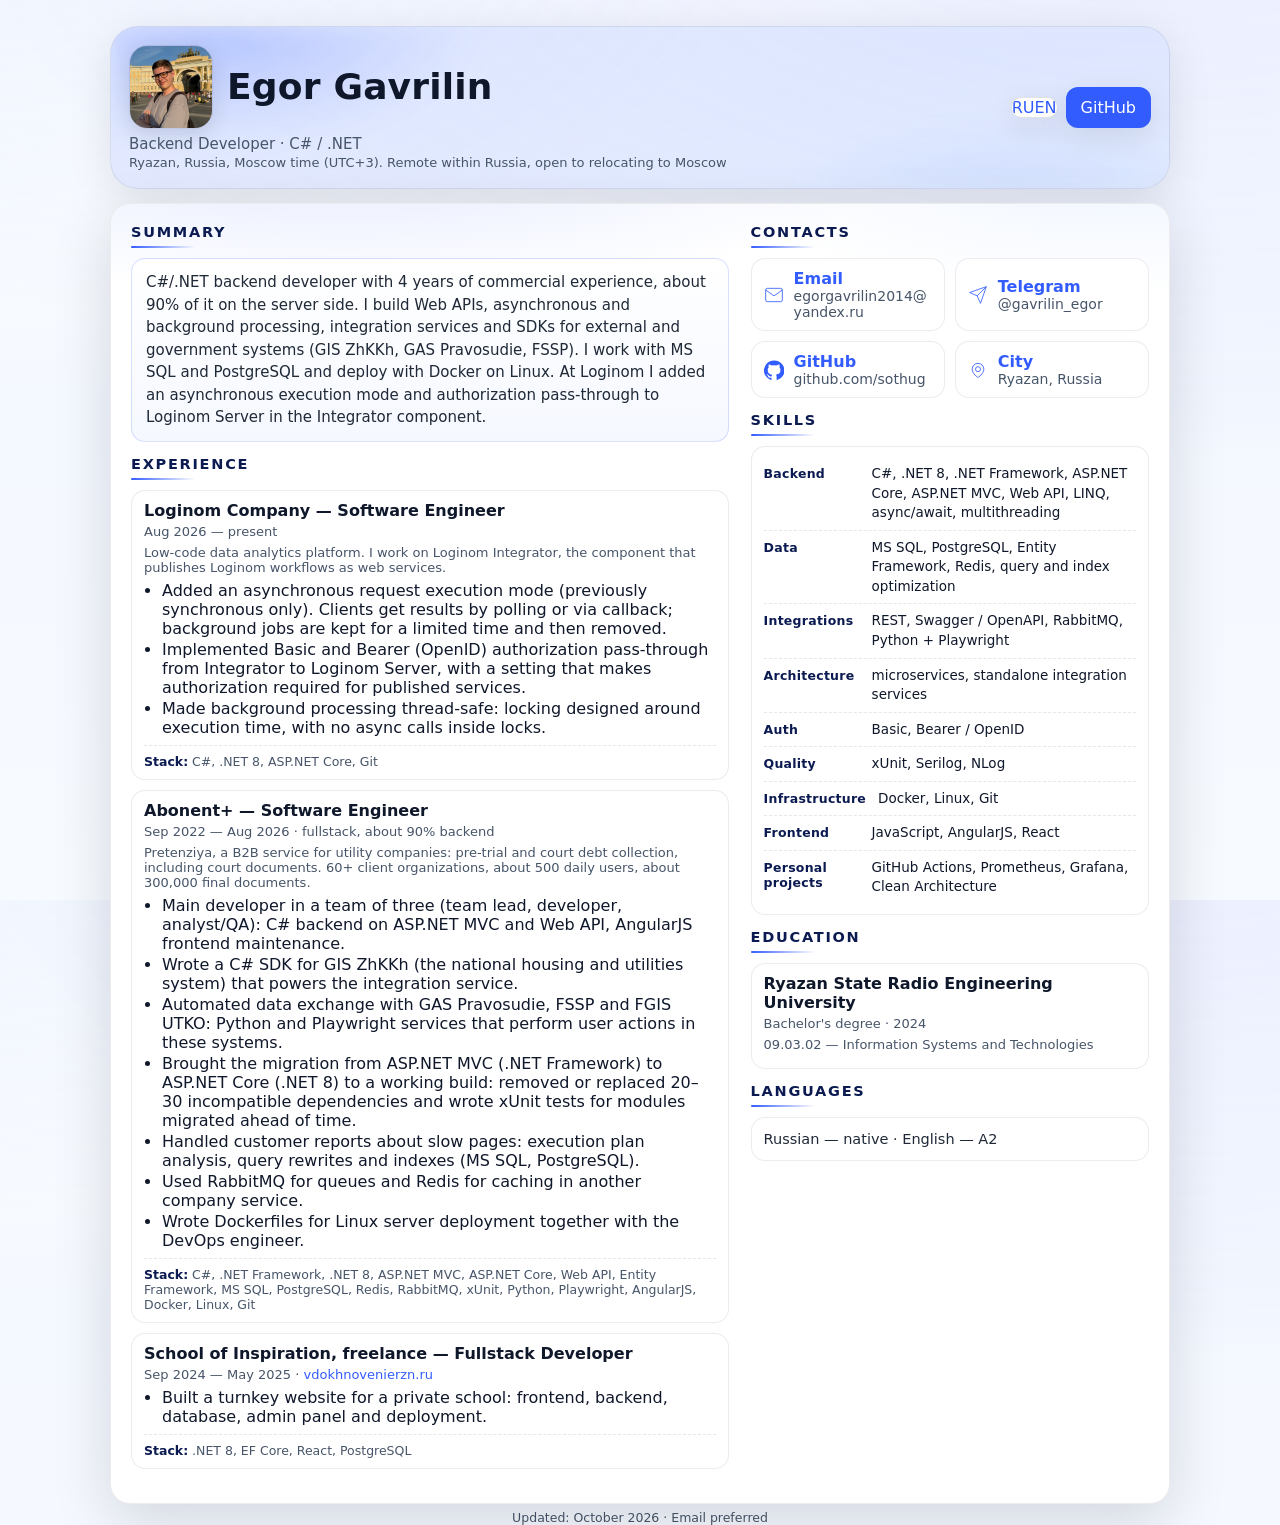
==== en/index.html @ cc411280 "add english page" ====
<!doctype html>
<html lang="en">
<head>
  <meta charset="utf-8"/>
  <meta name="viewport" content="width=device-width, initial-scale=1"/>
  <title>Egor Gavrilin — Backend Developer C# / .NET</title>
  <meta name="description" content="C#/.NET backend developer: Web API, integrations, SQL, Docker, Linux. Commercial experience since 2022. Ryazan, Russia, remote."/>
  <link rel="canonical" href="https://sothug.github.io/resume/en/"/>
  <meta property="og:title" content="Egor Gavrilin — Backend Developer C# / .NET"/>
  <meta property="og:description" content="C#/.NET backend developer with 4 years of commercial experience: Loginom, Abonent+, integrations and server-side development."/>
  <meta property="og:type" content="website"/>
  <meta property="og:url" content="https://sothug.github.io/resume/en/"/>
  <meta name="theme-color" content="#335CFF"/>
  <link rel="icon" href="data:image/svg+xml,%3Csvg xmlns='http://www.w3.org/2000/svg' viewBox='0 0 64 64'%3E%3Crect width='64' height='64' rx='14' fill='%23335CFF'/%3E%3Ctext x='32' y='43' font-family='Arial,sans-serif' font-size='34' font-weight='800' fill='%23fff' text-anchor='middle'%3EE%3C/text%3E%3C/svg%3E"/>
  <link rel="stylesheet" href="../styles.css"/>

  <script type="application/ld+json">
  {
    "@context":"https://schema.org",
    "@type":"Person",
    "name":"Гаврилин Егор Юрьевич",
    "jobTitle":"Backend Developer (C# / .NET)",
    "address":{"@type":"PostalAddress","addressLocality":"Рязань, Россия"},
    "email":"mailto:ggfffg747@gmail.com",
    "url":"https://github.com/sothug",
    "sameAs":["https://t.me/sothug","https://github.com/sothug","https://vdokhnovenierzn.ru/"]
  }
  </script>
</head>
<body>
  <div class="container">
    <header class="hero">
      <div class="hero-inner">
        <div class="hero-title">
          <div class="hero-head">
            <img class="avatar" src="../avatar.jpg" alt="Egor Gavrilin" width="84" height="84"/>
            <h1><span>Egor Gavrilin</span></h1>
          </div>
          <p class="hero-sub">Backend Developer · C# / .NET</p>
          <p class="hero-sub hero-loc">Ryazan, Russia, Moscow time (UTC+3). Remote within Russia, open to relocating to Moscow</p>
        </div>
        <div class="controls">
          <nav class="segmented" aria-label="Language">
            <a href="../" lang="ru" hreflang="ru">RU</a>
            <a href="./" class="active" aria-current="page">EN</a>
          </nav>
          <a class="btn primary" href="https://github.com/sothug" target="_blank" rel="noopener">GitHub</a>
        </div>
      </div>
    </header>

    <main class="resume">
      <div class="resume-inner">
        <section class="left">
          <div class="section">
            <h2>Summary</h2>
            <div class="summary">
              <p>C#/.NET backend developer with 4 years of commercial experience, about 90% of it on the server side. I build Web APIs, asynchronous and background processing, integration services and SDKs for external and government systems (GIS ZhKKh, GAS Pravosudie, FSSP). I work with MS SQL and PostgreSQL and deploy with Docker on Linux. At Loginom I added an asynchronous execution mode and authorization pass-through to Loginom Server in the Integrator component.</p>
            </div>
          </div>

          <div class="section">
            <h2>Experience</h2>

            <article class="item">
              <h3>Loginom Company — Software Engineer</h3>
              <div class="meta"><span>Aug 2026 — present</span></div>
              <div class="ctx">Low-code data analytics platform. I work on Loginom Integrator, the component that publishes Loginom workflows as web services.</div>
              <ul class="bullets">
                <li>Added an asynchronous request execution mode (previously synchronous only). Clients get results by polling or via callback; background jobs are kept for a limited time and then removed.</li>
                <li>Implemented Basic and Bearer (OpenID) authorization pass-through from Integrator to Loginom Server, with a setting that makes authorization required for published services.</li>
                <li>Made background processing thread-safe: locking designed around execution time, with no async calls inside locks.</li>
              </ul>
              <div class="stack"><strong>Stack:</strong> C#, .NET 8, ASP.NET Core, Git</div>
            </article>

            <article class="item">
              <h3>Abonent+ — Software Engineer</h3>
              <div class="meta"><span>Sep 2022 — Aug 2026 · fullstack, about 90% backend</span></div>
              <div class="ctx">Pretenziya, a B2B service for utility companies: pre-trial and court debt collection, including court documents. 60+ client organizations, about 500 daily users, about 300,000 final documents.</div>
              <ul class="bullets">
                <li>Main developer in a team of three (team lead, developer, analyst/QA): C# backend on ASP.NET MVC and Web API, AngularJS frontend maintenance.</li>
                <li>Wrote a C# SDK for GIS ZhKKh (the national housing and utilities system) that powers the integration service.</li>
                <li>Automated data exchange with GAS Pravosudie, FSSP and FGIS UTKO: Python and Playwright services that perform user actions in these systems.</li>
                <li>Brought the migration from ASP.NET MVC (.NET Framework) to ASP.NET Core (.NET 8) to a working build: removed or replaced 20–30 incompatible dependencies and wrote xUnit tests for modules migrated ahead of time.</li>
                <li>Handled customer reports about slow pages: execution plan analysis, query rewrites and indexes (MS SQL, PostgreSQL).</li>
                <li>Used RabbitMQ for queues and Redis for caching in another company service.</li>
                <li>Wrote Dockerfiles for Linux server deployment together with the DevOps engineer.</li>
              </ul>
              <div class="stack"><strong>Stack:</strong> C#, .NET Framework, .NET 8, ASP.NET MVC, ASP.NET Core, Web API, Entity Framework, MS SQL, PostgreSQL, Redis, RabbitMQ, xUnit, Python, Playwright, AngularJS, Docker, Linux, Git</div>
            </article>

            <article class="item">
              <h3>School of Inspiration, freelance — Fullstack Developer</h3>
              <div class="meta"><span>Sep 2024 — May 2025</span> · <a href="https://vdokhnovenierzn.ru/" target="_blank" rel="noopener">vdokhnovenierzn.ru</a></div>
              <ul class="bullets">
                <li>Built a turnkey website for a private school: frontend, backend, database, admin panel and deployment.</li>
              </ul>
              <div class="stack"><strong>Stack:</strong> .NET 8, EF Core, React, PostgreSQL</div>
            </article>
          </div>
        </section>

        <section class="right">
          <div class="section">
            <h2>Contacts</h2>

            <div class="contacts">
              <a class="contact-card" href="mailto:egorgavrilin2014@yandex.ru" aria-label="Email">
                <svg viewBox="0 0 24 24" fill="none" stroke="currentColor" aria-hidden="true" focusable="false"><path d="M4 4h16a2 2 0 0 1 2 2v12a2 2 0 0 1-2 2H4a2 2 0 0 1-2-2V6a2 2 0 0 1 2-2Z"/><path d="m22 6-10 7L2 6"/></svg>
                <div class="cc-body">
                  <div class="label">Email</div>
                  <div class="value">egorgavrilin2014@yandex.ru</div>
                </div>
              </a>

              <a class="contact-card" href="https://t.me/gavrilin_egor" target="_blank" rel="noopener" aria-label="Telegram @gavrilin_egor">
                <svg viewBox="0 0 24 24" fill="none" stroke="currentColor" aria-hidden="true" focusable="false"><path d="M22 2L11 13"/><path d="M22 2l-7 20-4-9-9-4 20-7z"/></svg>
                <div class="cc-body">
                  <div class="label">Telegram</div>
                  <div class="value">@gavrilin_egor</div>
                </div>
              </a>

              <a class="contact-card" href="https://github.com/sothug" target="_blank" rel="noopener" aria-label="GitHub sothug">
                <svg viewBox="0 0 24 24" fill="currentColor" aria-hidden="true" focusable="false"><path d="M12 .5a12 12 0 0 0-3.79 23.4c.6.11.82-.26.82-.58v-2.03c-3.34.73-4.04-1.61-4.04-1.61-.55-1.39-1.35-1.76-1.35-1.76-1.11-.76.08-.75.08-.75 1.22.09 1.86 1.25 1.86 1.25 1.09 1.86 2.86 1.32 3.56 1.01.11-.8.43-1.32.78-1.63-2.67-.3-5.47-1.34-5.47-5.98 0-1.32.47-2.4 1.24-3.24-.12-.3-.54-1.52.12-3.17 0 0 1.01-.32 3.3 1.23a11.5 11.5 0 0 1 6 0c2.29-1.55 3.3-1.23 3.3-1.23.66 1.65.24 2.87.12 3.17.77.84 1.24 1.92 1.24 3.24 0 4.65-2.8 5.68-5.48 5.98.44.38.83 1.12.83 2.26v3.35c0 .32.22.7.83.58A12 12 0 0 0 12 .5z"/></svg>
                <div class="cc-body">
                  <div class="label">GitHub</div>
                  <div class="value">github.com/sothug</div>
                </div>
              </a>

              <a class="contact-card" href="https://yandex.ru/maps/?text=Рязань" target="_blank" rel="noopener" aria-label="City: Ryazan">
                <svg viewBox="0 0 24 24" fill="none" stroke="currentColor" aria-hidden="true" focusable="false"><path d="M12 21s-7-4.35-7-10a7 7 0 1 1 14 0c0 5.65-7 10-7 10Z"/><circle cx="12" cy="11" r="3"/></svg>
                <div class="cc-body">
                  <div class="label">City</div>
                  <div class="value">Ryazan, Russia</div>
                </div>
              </a>
            </div>

            <div class="print-contacts">
              <div><strong>City:</strong> <span>Ryazan, Russia</span></div>
              <div><strong>Email:</strong> egorgavrilin2014@yandex.ru</div>
              <div><strong>Telegram:</strong> https://t.me/gavrilin_egor</div>
              <div><strong>GitHub:</strong> https://github.com/sothug</div>
            </div>
          </div>

          <div class="section">
            <h2>Skills</h2>
            <div class="item">
              <dl class="skills">
                <div class="skill-group"><dt>Backend</dt><dd><span>C#, .NET 8, .NET Framework, ASP.NET Core, ASP.NET MVC, Web API, LINQ, async/await, multithreading</span></dd></div>
                <div class="skill-group"><dt>Data</dt><dd><span>MS SQL, PostgreSQL, Entity Framework, Redis, query and index optimization</span></dd></div>
                <div class="skill-group"><dt>Integrations</dt><dd>REST, Swagger / OpenAPI, RabbitMQ, Python + Playwright</dd></div>
                <div class="skill-group"><dt>Architecture</dt><dd><span>microservices, standalone integration services</span></dd></div>
                <div class="skill-group"><dt>Auth</dt><dd>Basic, Bearer / OpenID</dd></div>
                <div class="skill-group"><dt>Quality</dt><dd>xUnit, Serilog, NLog</dd></div>
                <div class="skill-group"><dt>Infrastructure</dt><dd>Docker, Linux, Git</dd></div>
                <div class="skill-group"><dt>Frontend</dt><dd>JavaScript, AngularJS, React</dd></div>
                <div class="skill-group"><dt>Personal projects</dt><dd>GitHub Actions, Prometheus, Grafana, Clean Architecture</dd></div>
              </dl>
            </div>
          </div>

          <div class="section">
            <h2>Education</h2>
            <div class="item">
              <h3>Ryazan State Radio Engineering University</h3>
              <div class="meta"><span>Bachelor's degree · 2024</span></div>
              <div class="ctx">09.03.02 — Information Systems and Technologies</div>
            </div>
          </div>

          <div class="section">
            <h2>Languages</h2>
            <div class="item">
              <p class="lead">Russian — native · English — A2</p>
            </div>
          </div>
        </section>
      </div>
    </main>

    <footer class="footer">
      <p>Updated: October 2026 · Email preferred</p>
    </footer>
  </div>

</body>
</html>
---- styles.css ----
:root{
  --accent:#335CFF;
  --accent-2:#6aa0ff;
  --text:#0f172a;
  --muted:#475569;
  --bg:#f4f7ff;
  --card:#ffffff;
  --shadow:0 18px 60px rgba(2,6,23,.14);
  --radius:20px;
}
*{box-sizing:border-box}
html,body{height:100%}
body{
  margin:0;
  font-family:ui-sans-serif,system-ui,-apple-system,Segoe UI,Inter,Roboto,Arial,"Noto Sans",sans-serif;
  color:var(--text);
  background:
    radial-gradient(1200px 600px at 90% -140px, rgba(51,92,255,.12), transparent),
    radial-gradient(900px 420px at -10% -100px, rgba(106,160,255,.12), transparent),
    linear-gradient(180deg,#fff,#f4f8ff 45%,#f7faff 100%);
}
a{color:var(--accent);text-decoration:none}
a:hover{text-decoration:underline}
.container{max-width:1100px;margin:26px auto 40px;padding:0 20px}

/* Hero */
.hero{
  position:relative;
  background:linear-gradient(135deg,rgba(51,92,255,.10),rgba(106,160,255,.10));
  border:1px solid rgba(15,23,42,.08);
  border-radius:28px;
  padding:18px;
  overflow:hidden;
  box-shadow:0 10px 44px rgba(2,6,23,.10);
  margin-bottom:14px;
  animation:fadeIn .5s both;
}
.hero::before{
  content:"";position:absolute;inset:-1px;
  background:
    radial-gradient(260px 120px at 10% 0%, rgba(51,92,255,.25), transparent),
    radial-gradient(240px 100px at 85% 120%, rgba(106,160,255,.22), transparent);
  filter:blur(12px);
  z-index:0;
}
.hero-inner{position:relative;z-index:1;display:grid;grid-template-columns:1fr auto;gap:14px;align-items:center}
.hero-head{display:flex;align-items:center;gap:14px;flex-wrap:wrap}
.avatar{width:84px;height:84px;border-radius:18px;border:1px solid rgba(15,23,42,.12);object-fit:cover;box-shadow:0 6px 20px rgba(2,6,23,.12)}
.hero-title h1{margin:0;font-size:clamp(24px,4vw,36px);line-height:1.1;letter-spacing:.2px}
.hero-sub{margin:6px 0 0 0;color:var(--muted);font-size:15px}
.hero-loc{margin-top:2px;font-size:13px}
.badge{
  display:inline-flex;align-items:center;gap:8px;
  padding:8px 12px;border-radius:999px;color:#fff;font-weight:800;font-size:12px;letter-spacing:.08em;text-transform:uppercase;
  background:linear-gradient(90deg,var(--accent),var(--accent-2));
  box-shadow:0 10px 30px rgba(51,92,255,.35);
  white-space:nowrap;
}
.controls{display:flex;gap:8px;align-items:center}
.segmented{display:flex;border:1px solid rgba(15,23,42,.12);border-radius:12px;overflow:hidden;background:#fff;box-shadow:0 8px 30px rgba(2,6,23,.10)}
.segmented button{border:0;background:transparent;padding:10px 12px;cursor:pointer;font-weight:700;color:var(--muted)}
.segmented button.active{background:var(--accent);color:#fff}
.btn{appearance:none;border:1px solid rgba(15,23,42,.12);background:#fff;color:var(--text);padding:10px 14px;border-radius:12px;cursor:pointer;box-shadow:0 8px 30px rgba(2,6,23,.10);transition:transform .2s ease, box-shadow .2s ease}
.btn:hover{transform:translateY(-2px);box-shadow:0 16px 44px rgba(2,6,23,.14)}
.btn.primary{border-color:transparent;background:var(--accent);color:#fff}

/* Resume card */
.resume{
  background:var(--card);
  border:1px solid rgba(15,23,42,.08);
  border-radius:var(--radius);
  box-shadow:var(--shadow);
  position:relative;
  overflow:hidden;
  animation:fadeIn .5s .05s both;
}
.resume::after{
  content:"";position:absolute;inset:0;pointer-events:none;
  background:
    radial-gradient(560px 140px at 22% -48px, rgba(51,92,255,.12), transparent),
    radial-gradient(420px 120px at 96% -28px, rgba(106,160,255,.10), transparent);
}
.resume-inner{position:relative;z-index:1;display:grid;grid-template-columns:1.2fr .8fr;gap:22px;padding:20px}

.section{margin-bottom:14px;animation:fadeIn .5s both}
.section h2{font-size:14.5px;letter-spacing:.12em;text-transform:uppercase;color:#0b1a51;margin:0 0 10px 0;position:relative}
.section h2::after{content:"";display:block;height:2px;width:64px;background:linear-gradient(90deg,var(--accent),transparent);margin-top:6px;border-radius:2px}

.summary{font-size:15px;line-height:1.5;color:#1f2937;background:linear-gradient(180deg,#fff,#f5f8ff);border:1px solid rgba(51,92,255,.18);padding:12px 14px;border-radius:14px}
.summary p{margin:0}

.item{border:1px solid rgba(15,23,42,.08);border-radius:14px;padding:10px 12px;background:#fff}
.item + .item{margin-top:10px}
.item h3{font-size:16px;margin:0 0 4px 0}
.meta{font-size:13px;color:var(--muted);margin-bottom:6px}
.ctx{font-size:13px;color:var(--muted);margin-bottom:6px}
.bullets{margin:0;padding-left:18px}
.bullets li{margin:2px 0}
.stack{margin-top:8px;padding-top:8px;border-top:1px dashed rgba(15,23,42,.10);font-size:12.5px;color:var(--muted)}
.stack strong{color:#0b1a51;font-weight:700}

.contacts{display:grid;grid-template-columns:repeat(2,minmax(0,1fr));gap:10px}
.contact-card{
  display:flex;align-items:center;gap:10px;padding:10px 12px;border:1px solid rgba(15,23,42,.08);border-radius:14px;background:#fff;min-width:0;
}
.contact-card svg{width:20px;height:20px;flex:0 0 20px}
.contact-card .label{font-weight:700}
.contact-card .value{color:var(--muted);font-size:14px;word-break:break-word;overflow-wrap:anywhere;min-width:0}
.cc-body{min-width:0}
.print-contacts{display:none}

/* Skills — grouped term/definition list */
.skills{margin:0;padding:0}
.skill-group{display:flex;align-items:baseline;gap:12px;padding:7px 0;border-bottom:1px dashed rgba(15,23,42,.10)}
.skill-group:last-of-type{border-bottom:0}
.skill-group dt{margin:0;flex:0 0 96px;font-weight:800;font-size:12.5px;letter-spacing:.02em;color:#0b1a51}
.skill-group dd{margin:0;font-size:13.5px;line-height:1.45;color:var(--text)}
.oop{margin-top:10px;display:inline-block;padding:4px 10px;border-radius:8px;background:linear-gradient(90deg,rgba(51,92,255,.10),rgba(106,160,255,.10));border:1px solid rgba(51,92,255,.20);font-size:12.5px;font-weight:700;color:#0b1a51}
.subhead{margin:12px 0 6px;font-size:11.5px;font-weight:800;letter-spacing:.08em;text-transform:uppercase;color:var(--muted)}
.note{margin:0;font-size:13px;line-height:1.5;color:var(--muted)}
.lead{margin:0;font-size:14.5px;line-height:1.55;color:#1f2937}

.footer{margin-top:6px;text-align:center;color:var(--muted);font-size:12.5px}
.footer p{margin:0}

/* i18n */
html[data-lang="ru"] [data-i18n="en"],
html[data-lang="en"] [data-i18n="ru"]{display:none}

@keyframes fadeIn{from{opacity:0;transform:translateY(10px)}to{opacity:1;transform:none}}

.left .section:nth-of-type(2){animation-delay:.05s}
.left .section:nth-of-type(3){animation-delay:.1s}
.right .section:nth-of-type(2){animation-delay:.08s}
.right .section:nth-of-type(3){animation-delay:.12s}
.right .section:nth-of-type(4){animation-delay:.16s}
.right .section:nth-of-type(5){animation-delay:.2s}

/* Responsive */
@media (max-width: 760px){
  .container{margin:14px auto 24px;padding:0 12px}
  .hero-inner{grid-template-columns:1fr;gap:12px}
  .hero{padding:16px}
  .hero-title h1{font-size:26px}
  .badge{white-space:normal;text-align:left}
  .controls{flex-wrap:wrap}
  .resume-inner{grid-template-columns:1fr;gap:16px;padding:16px}
  .contacts{grid-template-columns:1fr}
  .skill-group{flex-wrap:wrap;gap:4px}
  .skill-group dt{flex-basis:100%}
}

/* Print */
@page{size:A4;margin:10mm}
@media print{
  html,body{height:auto}
  body{background:#fff;font-size:12px}
  .container{margin:0 auto;padding:0}
  .hero{margin-bottom:6px;box-shadow:none;border-color:#ddd}
  .resume{box-shadow:none;border:0;border-radius:0;min-height:calc(297mm - 20mm);width:100%}
  .resume::after{display:none}
  .resume-inner{grid-template-columns:1fr 1fr;gap:8px;padding:0}
  .section{break-inside:avoid;page-break-inside:avoid;margin-bottom:8px}
  .item{break-inside:avoid;page-break-inside:avoid;padding:8px}
  .summary{padding:8px;background:#fff;border-color:#ddd}
  .section h2{font-size:12px}
  .item h3{font-size:14px}
  .meta,.ctx{font-size:11px}
  .bullets{padding-left:16px}
  .contacts{display:none!important}
  .print-contacts{display:block!important;margin-top:4px}
  .print-contacts a{color:#000;text-decoration:underline}
  .btn,.segmented{display:none!important}
  .badge{display:none!important}
  .skill-group dd{font-size:12px}
  .skill-group dt{flex:0 0 80px}
}
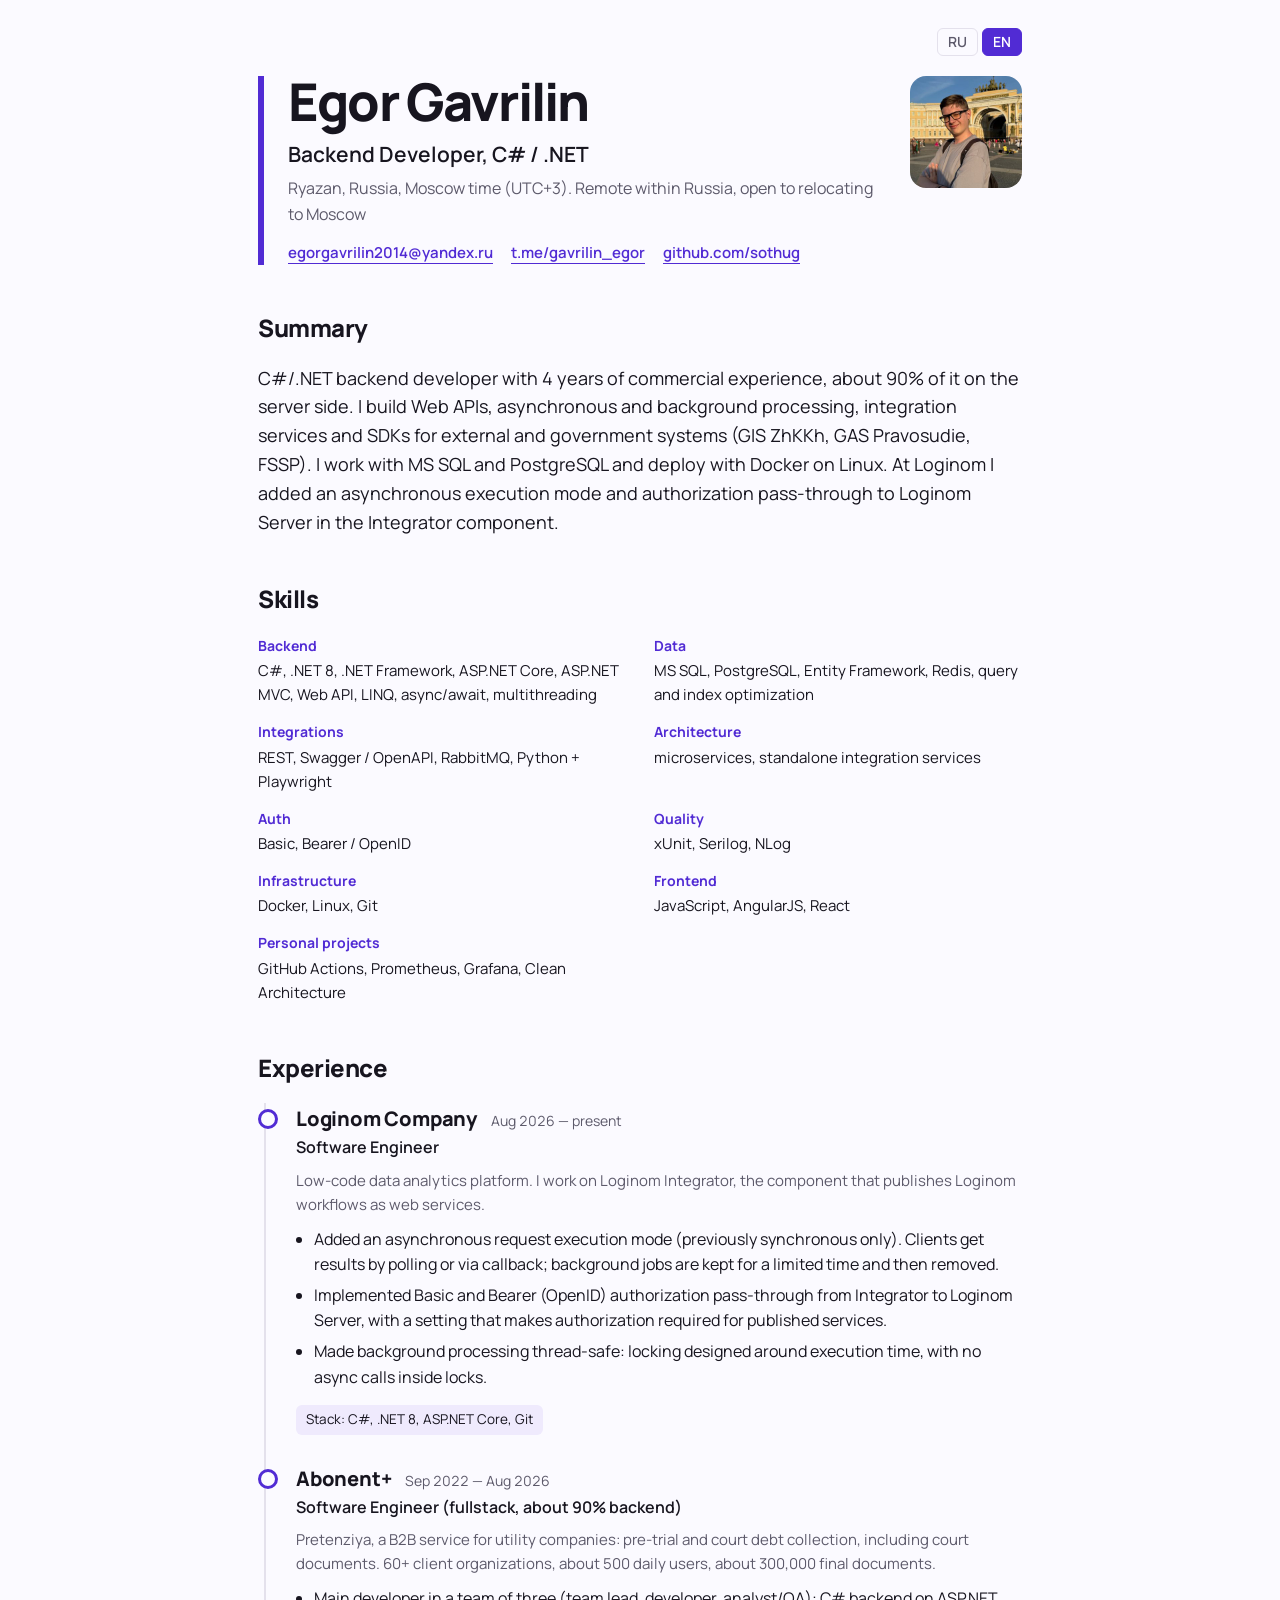
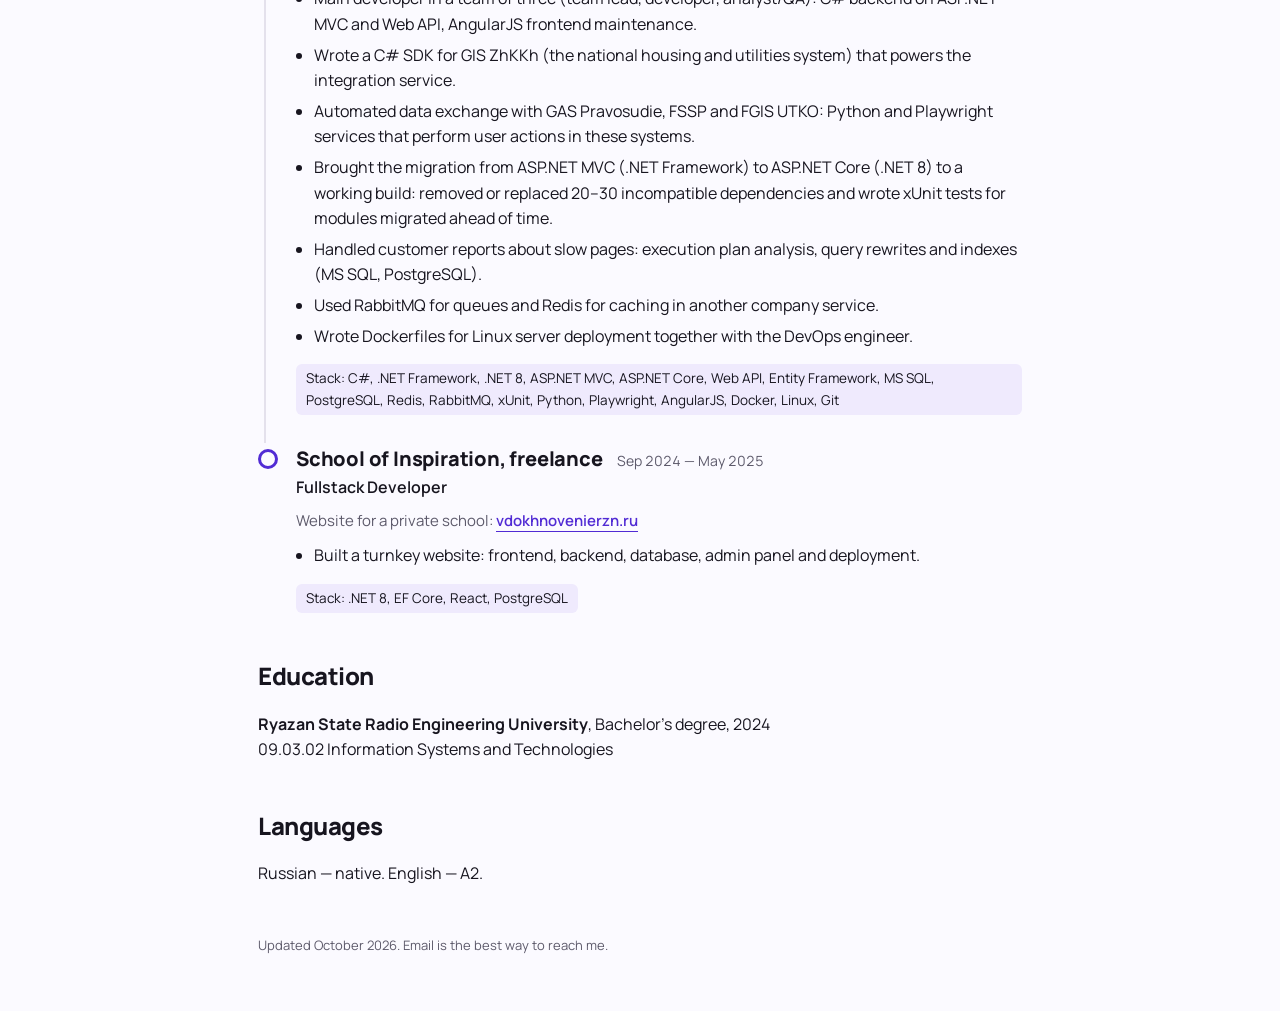
==== commit b45221f7: "redesign resume layout" ====
--- a/en/index.html
+++ b/en/index.html
@@ -28,165 +28,105 @@
   </script>
 </head>
 <body>
-  <div class="container">
-    <header class="hero">
-      <div class="hero-inner">
-        <div class="hero-title">
-          <div class="hero-head">
-            <img class="avatar" src="../avatar.jpg" alt="Egor Gavrilin" width="84" height="84"/>
-            <h1><span>Egor Gavrilin</span></h1>
-          </div>
-          <p class="hero-sub">Backend Developer · C# / .NET</p>
-          <p class="hero-sub hero-loc">Ryazan, Russia, Moscow time (UTC+3). Remote within Russia, open to relocating to Moscow</p>
-        </div>
-        <div class="controls">
-          <nav class="segmented" aria-label="Language">
-            <a href="../" lang="ru" hreflang="ru">RU</a>
-            <a href="./" class="active" aria-current="page">EN</a>
-          </nav>
-          <a class="btn primary" href="https://github.com/sothug" target="_blank" rel="noopener">GitHub</a>
-        </div>
-      </div>
-    </header>
+<div class="page">
+  <nav class="lang" aria-label="Language"><a href="../" lang="ru" hreflang="ru">RU</a> <a href="./" aria-current="page">EN</a></nav>
+  <header class="head">
+    <img class="avatar" src="../avatar.jpg" alt="Egor Gavrilin" width="112" height="112">
+    <div class="head-text">
+      <h1>Egor Gavrilin</h1>
+      <p class="role">Backend Developer, C# / .NET</p>
+      <p class="where">Ryazan, Russia, Moscow time (UTC+3). Remote within Russia, open to relocating to Moscow</p>
+    </div>
+    <ul class="contacts">
+      <li><a href="mailto:egorgavrilin2014@yandex.ru">egorgavrilin2014@yandex.ru</a></li>
+      <li><a href="https://t.me/gavrilin_egor">t.me/gavrilin_egor</a></li>
+      <li><a href="https://github.com/sothug">github.com/sothug</a></li>
+    </ul>
+  </header>
 
-    <main class="resume">
-      <div class="resume-inner">
-        <section class="left">
-          <div class="section">
-            <h2>Summary</h2>
-            <div class="summary">
-              <p>C#/.NET backend developer with 4 years of commercial experience, about 90% of it on the server side. I build Web APIs, asynchronous and background processing, integration services and SDKs for external and government systems (GIS ZhKKh, GAS Pravosudie, FSSP). I work with MS SQL and PostgreSQL and deploy with Docker on Linux. At Loginom I added an asynchronous execution mode and authorization pass-through to Loginom Server in the Integrator component.</p>
-            </div>
-          </div>
+  <main>
+  <section class="summary" aria-labelledby="h-summary">
+    <h2 id="h-summary">Summary</h2>
+    <p>C#/.NET backend developer with 4 years of commercial experience, about 90% of it on the server side. I build Web APIs, asynchronous and background processing, integration services and SDKs for external and government systems (GIS ZhKKh, GAS Pravosudie, FSSP). I work with MS&nbsp;SQL and PostgreSQL and deploy with Docker on Linux. At Loginom I added an asynchronous execution mode and authorization pass-through to Loginom Server in the Integrator component.</p>
+  </section>
 
-          <div class="section">
-            <h2>Experience</h2>
+  <section class="skills" aria-labelledby="h-skills">
+    <h2 id="h-skills">Skills</h2>
+    <dl>
+      <div><dt>Backend</dt><dd>C#, .NET 8, .NET Framework, ASP.NET Core, ASP.NET MVC, Web API, LINQ, async/await, multithreading</dd></div>
+      <div><dt>Data</dt><dd>MS SQL, PostgreSQL, Entity Framework, Redis, query and index optimization</dd></div>
+      <div><dt>Integrations</dt><dd>REST, Swagger / OpenAPI, RabbitMQ, Python + Playwright</dd></div>
+      <div><dt>Architecture</dt><dd>microservices, standalone integration services</dd></div>
+      <div><dt>Auth</dt><dd>Basic, Bearer / OpenID</dd></div>
+      <div><dt>Quality</dt><dd>xUnit, Serilog, NLog</dd></div>
+      <div><dt>Infrastructure</dt><dd>Docker, Linux, Git</dd></div>
+      <div><dt>Frontend</dt><dd>JavaScript, AngularJS, React</dd></div>
+      <div><dt>Personal projects</dt><dd>GitHub Actions, Prometheus, Grafana, Clean Architecture</dd></div>
+    </dl>
+  </section>
 
-            <article class="item">
-              <h3>Loginom Company — Software Engineer</h3>
-              <div class="meta"><span>Aug 2026 — present</span></div>
-              <div class="ctx">Low-code data analytics platform. I work on Loginom Integrator, the component that publishes Loginom workflows as web services.</div>
-              <ul class="bullets">
-                <li>Added an asynchronous request execution mode (previously synchronous only). Clients get results by polling or via callback; background jobs are kept for a limited time and then removed.</li>
-                <li>Implemented Basic and Bearer (OpenID) authorization pass-through from Integrator to Loginom Server, with a setting that makes authorization required for published services.</li>
-                <li>Made background processing thread-safe: locking designed around execution time, with no async calls inside locks.</li>
-              </ul>
-              <div class="stack"><strong>Stack:</strong> C#, .NET 8, ASP.NET Core, Git</div>
-            </article>
+  <section class="experience" aria-labelledby="h-exp">
+    <h2 id="h-exp">Experience</h2>
+    <article class="job">
+      <header>
+        <h3>Loginom Company</h3>
+        <p class="dates"><time datetime="2026-08">Aug 2026</time> — present</p>
+        <p class="title">Software Engineer</p>
+      </header>
+      <p class="ctx">Low-code data analytics platform. I work on Loginom Integrator, the component that publishes Loginom workflows as web services.</p>
+      <ul>
+        <li>Added an asynchronous request execution mode (previously synchronous only). Clients get results by polling or via callback; background jobs are kept for a limited time and then removed.</li>
+        <li>Implemented Basic and Bearer (OpenID) authorization pass-through from Integrator to Loginom Server, with a setting that makes authorization required for published services.</li>
+        <li>Made background processing thread-safe: locking designed around execution time, with no async calls inside locks.</li>
+      </ul>
+      <p class="stack">Stack: C#, .NET 8, ASP.NET Core, Git</p>
+    </article>
 
-            <article class="item">
-              <h3>Abonent+ — Software Engineer</h3>
-              <div class="meta"><span>Sep 2022 — Aug 2026 · fullstack, about 90% backend</span></div>
-              <div class="ctx">Pretenziya, a B2B service for utility companies: pre-trial and court debt collection, including court documents. 60+ client organizations, about 500 daily users, about 300,000 final documents.</div>
-              <ul class="bullets">
-                <li>Main developer in a team of three (team lead, developer, analyst/QA): C# backend on ASP.NET MVC and Web API, AngularJS frontend maintenance.</li>
-                <li>Wrote a C# SDK for GIS ZhKKh (the national housing and utilities system) that powers the integration service.</li>
-                <li>Automated data exchange with GAS Pravosudie, FSSP and FGIS UTKO: Python and Playwright services that perform user actions in these systems.</li>
-                <li>Brought the migration from ASP.NET MVC (.NET Framework) to ASP.NET Core (.NET 8) to a working build: removed or replaced 20–30 incompatible dependencies and wrote xUnit tests for modules migrated ahead of time.</li>
-                <li>Handled customer reports about slow pages: execution plan analysis, query rewrites and indexes (MS SQL, PostgreSQL).</li>
-                <li>Used RabbitMQ for queues and Redis for caching in another company service.</li>
-                <li>Wrote Dockerfiles for Linux server deployment together with the DevOps engineer.</li>
-              </ul>
-              <div class="stack"><strong>Stack:</strong> C#, .NET Framework, .NET 8, ASP.NET MVC, ASP.NET Core, Web API, Entity Framework, MS SQL, PostgreSQL, Redis, RabbitMQ, xUnit, Python, Playwright, AngularJS, Docker, Linux, Git</div>
-            </article>
+    <article class="job">
+      <header>
+        <h3>Abonent+</h3>
+        <p class="dates"><time datetime="2022-09">Sep 2022</time> — <time datetime="2026-08">Aug 2026</time></p>
+        <p class="title">Software Engineer (fullstack, about 90% backend)</p>
+      </header>
+      <p class="ctx">Pretenziya, a B2B service for utility companies: pre-trial and court debt collection, including court documents. 60+ client organizations, about 500 daily users, about 300,000 final documents.</p>
+      <ul>
+        <li>Main developer in a team of three (team lead, developer, analyst/QA): C# backend on ASP.NET MVC and Web API, AngularJS frontend maintenance.</li>
+        <li>Wrote a C# SDK for GIS ZhKKh (the national housing and utilities system) that powers the integration service.</li>
+        <li>Automated data exchange with GAS Pravosudie, FSSP and FGIS UTKO: Python and Playwright services that perform user actions in these systems.</li>
+        <li>Brought the migration from ASP.NET MVC (.NET Framework) to ASP.NET Core (.NET 8) to a working build: removed or replaced 20–30 incompatible dependencies and wrote xUnit tests for modules migrated ahead of time.</li>
+        <li>Handled customer reports about slow pages: execution plan analysis, query rewrites and indexes (MS SQL, PostgreSQL).</li>
+        <li>Used RabbitMQ for queues and Redis for caching in another company service.</li>
+        <li>Wrote Dockerfiles for Linux server deployment together with the DevOps engineer.</li>
+      </ul>
+      <p class="stack">Stack: C#, .NET Framework, .NET 8, ASP.NET MVC, ASP.NET Core, Web API, Entity Framework, MS SQL, PostgreSQL, Redis, RabbitMQ, xUnit, Python, Playwright, AngularJS, Docker, Linux, Git</p>
+    </article>
 
-            <article class="item">
-              <h3>School of Inspiration, freelance — Fullstack Developer</h3>
-              <div class="meta"><span>Sep 2024 — May 2025</span> · <a href="https://vdokhnovenierzn.ru/" target="_blank" rel="noopener">vdokhnovenierzn.ru</a></div>
-              <ul class="bullets">
-                <li>Built a turnkey website for a private school: frontend, backend, database, admin panel and deployment.</li>
-              </ul>
-              <div class="stack"><strong>Stack:</strong> .NET 8, EF Core, React, PostgreSQL</div>
-            </article>
-          </div>
-        </section>
+    <article class="job">
+      <header>
+        <h3>School of Inspiration, freelance</h3>
+        <p class="dates"><time datetime="2024-09">Sep 2024</time> — <time datetime="2025-05">May 2025</time></p>
+        <p class="title">Fullstack Developer</p>
+      </header>
+      <p class="ctx">Website for a private school: <a href="https://vdokhnovenierzn.ru/">vdokhnovenierzn.ru</a></p>
+      <ul>
+        <li>Built a turnkey website: frontend, backend, database, admin panel and deployment.</li>
+      </ul>
+      <p class="stack">Stack: .NET 8, EF Core, React, PostgreSQL</p>
+    </article>
+  </section>
 
-        <section class="right">
-          <div class="section">
-            <h2>Contacts</h2>
+  <section class="edu" aria-labelledby="h-edu">
+    <h2 id="h-edu">Education</h2>
+    <p><strong>Ryazan State Radio Engineering University</strong>, Bachelor’s degree, 2024<br>09.03.02 Information Systems and Technologies</p>
+  </section>
 
-            <div class="contacts">
-              <a class="contact-card" href="mailto:egorgavrilin2014@yandex.ru" aria-label="Email">
-                <svg viewBox="0 0 24 24" fill="none" stroke="currentColor" aria-hidden="true" focusable="false"><path d="M4 4h16a2 2 0 0 1 2 2v12a2 2 0 0 1-2 2H4a2 2 0 0 1-2-2V6a2 2 0 0 1 2-2Z"/><path d="m22 6-10 7L2 6"/></svg>
-                <div class="cc-body">
-                  <div class="label">Email</div>
-                  <div class="value">egorgavrilin2014@yandex.ru</div>
-                </div>
-              </a>
+  <section class="langs" aria-labelledby="h-lang">
+    <h2 id="h-lang">Languages</h2>
+    <p>Russian — native. English — A2.</p>
+  </section>
+  </main>
 
-              <a class="contact-card" href="https://t.me/gavrilin_egor" target="_blank" rel="noopener" aria-label="Telegram @gavrilin_egor">
-                <svg viewBox="0 0 24 24" fill="none" stroke="currentColor" aria-hidden="true" focusable="false"><path d="M22 2L11 13"/><path d="M22 2l-7 20-4-9-9-4 20-7z"/></svg>
-                <div class="cc-body">
-                  <div class="label">Telegram</div>
-                  <div class="value">@gavrilin_egor</div>
-                </div>
-              </a>
-
-              <a class="contact-card" href="https://github.com/sothug" target="_blank" rel="noopener" aria-label="GitHub sothug">
-                <svg viewBox="0 0 24 24" fill="currentColor" aria-hidden="true" focusable="false"><path d="M12 .5a12 12 0 0 0-3.79 23.4c.6.11.82-.26.82-.58v-2.03c-3.34.73-4.04-1.61-4.04-1.61-.55-1.39-1.35-1.76-1.35-1.76-1.11-.76.08-.75.08-.75 1.22.09 1.86 1.25 1.86 1.25 1.09 1.86 2.86 1.32 3.56 1.01.11-.8.43-1.32.78-1.63-2.67-.3-5.47-1.34-5.47-5.98 0-1.32.47-2.4 1.24-3.24-.12-.3-.54-1.52.12-3.17 0 0 1.01-.32 3.3 1.23a11.5 11.5 0 0 1 6 0c2.29-1.55 3.3-1.23 3.3-1.23.66 1.65.24 2.87.12 3.17.77.84 1.24 1.92 1.24 3.24 0 4.65-2.8 5.68-5.48 5.98.44.38.83 1.12.83 2.26v3.35c0 .32.22.7.83.58A12 12 0 0 0 12 .5z"/></svg>
-                <div class="cc-body">
-                  <div class="label">GitHub</div>
-                  <div class="value">github.com/sothug</div>
-                </div>
-              </a>
-
-              <a class="contact-card" href="https://yandex.ru/maps/?text=Рязань" target="_blank" rel="noopener" aria-label="City: Ryazan">
-                <svg viewBox="0 0 24 24" fill="none" stroke="currentColor" aria-hidden="true" focusable="false"><path d="M12 21s-7-4.35-7-10a7 7 0 1 1 14 0c0 5.65-7 10-7 10Z"/><circle cx="12" cy="11" r="3"/></svg>
-                <div class="cc-body">
-                  <div class="label">City</div>
-                  <div class="value">Ryazan, Russia</div>
-                </div>
-              </a>
-            </div>
-
-            <div class="print-contacts">
-              <div><strong>City:</strong> <span>Ryazan, Russia</span></div>
-              <div><strong>Email:</strong> egorgavrilin2014@yandex.ru</div>
-              <div><strong>Telegram:</strong> https://t.me/gavrilin_egor</div>
-              <div><strong>GitHub:</strong> https://github.com/sothug</div>
-            </div>
-          </div>
-
-          <div class="section">
-            <h2>Skills</h2>
-            <div class="item">
-              <dl class="skills">
-                <div class="skill-group"><dt>Backend</dt><dd><span>C#, .NET 8, .NET Framework, ASP.NET Core, ASP.NET MVC, Web API, LINQ, async/await, multithreading</span></dd></div>
-                <div class="skill-group"><dt>Data</dt><dd><span>MS SQL, PostgreSQL, Entity Framework, Redis, query and index optimization</span></dd></div>
-                <div class="skill-group"><dt>Integrations</dt><dd>REST, Swagger / OpenAPI, RabbitMQ, Python + Playwright</dd></div>
-                <div class="skill-group"><dt>Architecture</dt><dd><span>microservices, standalone integration services</span></dd></div>
-                <div class="skill-group"><dt>Auth</dt><dd>Basic, Bearer / OpenID</dd></div>
-                <div class="skill-group"><dt>Quality</dt><dd>xUnit, Serilog, NLog</dd></div>
-                <div class="skill-group"><dt>Infrastructure</dt><dd>Docker, Linux, Git</dd></div>
-                <div class="skill-group"><dt>Frontend</dt><dd>JavaScript, AngularJS, React</dd></div>
-                <div class="skill-group"><dt>Personal projects</dt><dd>GitHub Actions, Prometheus, Grafana, Clean Architecture</dd></div>
-              </dl>
-            </div>
-          </div>
-
-          <div class="section">
-            <h2>Education</h2>
-            <div class="item">
-              <h3>Ryazan State Radio Engineering University</h3>
-              <div class="meta"><span>Bachelor's degree · 2024</span></div>
-              <div class="ctx">09.03.02 — Information Systems and Technologies</div>
-            </div>
-          </div>
-
-          <div class="section">
-            <h2>Languages</h2>
-            <div class="item">
-              <p class="lead">Russian — native · English — A2</p>
-            </div>
-          </div>
-        </section>
-      </div>
-    </main>
-
-    <footer class="footer">
-      <p>Updated: October 2026 · Email preferred</p>
-    </footer>
-  </div>
-
+  <footer class="foot"><p>Updated October 2026. Email is the best way to reach me.</p></footer>
+</div>
 </body>
 </html>
--- a/styles.css
+++ b/styles.css
@@ -1,177 +1,101 @@
-:root{
-  --accent:#335CFF;
-  --accent-2:#6aa0ff;
-  --text:#0f172a;
-  --muted:#475569;
-  --bg:#f4f7ff;
-  --card:#ffffff;
-  --shadow:0 18px 60px rgba(2,6,23,.14);
-  --radius:20px;
-}
-*{box-sizing:border-box}
-html,body{height:100%}
-body{
-  margin:0;
-  font-family:ui-sans-serif,system-ui,-apple-system,Segoe UI,Inter,Roboto,Arial,"Noto Sans",sans-serif;
-  color:var(--text);
-  background:
-    radial-gradient(1200px 600px at 90% -140px, rgba(51,92,255,.12), transparent),
-    radial-gradient(900px 420px at -10% -100px, rgba(106,160,255,.12), transparent),
-    linear-gradient(180deg,#fff,#f4f8ff 45%,#f7faff 100%);
-}
-a{color:var(--accent);text-decoration:none}
-a:hover{text-decoration:underline}
-.container{max-width:1100px;margin:26px auto 40px;padding:0 20px}
-
-/* Hero */
-.hero{
-  position:relative;
-  background:linear-gradient(135deg,rgba(51,92,255,.10),rgba(106,160,255,.10));
-  border:1px solid rgba(15,23,42,.08);
-  border-radius:28px;
-  padding:18px;
-  overflow:hidden;
-  box-shadow:0 10px 44px rgba(2,6,23,.10);
-  margin-bottom:14px;
-  animation:fadeIn .5s both;
-}
-.hero::before{
-  content:"";position:absolute;inset:-1px;
-  background:
-    radial-gradient(260px 120px at 10% 0%, rgba(51,92,255,.25), transparent),
-    radial-gradient(240px 100px at 85% 120%, rgba(106,160,255,.22), transparent);
-  filter:blur(12px);
-  z-index:0;
-}
-.hero-inner{position:relative;z-index:1;display:grid;grid-template-columns:1fr auto;gap:14px;align-items:center}
-.hero-head{display:flex;align-items:center;gap:14px;flex-wrap:wrap}
-.avatar{width:84px;height:84px;border-radius:18px;border:1px solid rgba(15,23,42,.12);object-fit:cover;box-shadow:0 6px 20px rgba(2,6,23,.12)}
-.hero-title h1{margin:0;font-size:clamp(24px,4vw,36px);line-height:1.1;letter-spacing:.2px}
-.hero-sub{margin:6px 0 0 0;color:var(--muted);font-size:15px}
-.hero-loc{margin-top:2px;font-size:13px}
-.badge{
-  display:inline-flex;align-items:center;gap:8px;
-  padding:8px 12px;border-radius:999px;color:#fff;font-weight:800;font-size:12px;letter-spacing:.08em;text-transform:uppercase;
-  background:linear-gradient(90deg,var(--accent),var(--accent-2));
-  box-shadow:0 10px 30px rgba(51,92,255,.35);
-  white-space:nowrap;
-}
-.controls{display:flex;gap:8px;align-items:center}
-.segmented{display:flex;border:1px solid rgba(15,23,42,.12);border-radius:12px;overflow:hidden;background:#fff;box-shadow:0 8px 30px rgba(2,6,23,.10)}
-.segmented button{border:0;background:transparent;padding:10px 12px;cursor:pointer;font-weight:700;color:var(--muted)}
-.segmented button.active{background:var(--accent);color:#fff}
-.btn{appearance:none;border:1px solid rgba(15,23,42,.12);background:#fff;color:var(--text);padding:10px 14px;border-radius:12px;cursor:pointer;box-shadow:0 8px 30px rgba(2,6,23,.10);transition:transform .2s ease, box-shadow .2s ease}
-.btn:hover{transform:translateY(-2px);box-shadow:0 16px 44px rgba(2,6,23,.14)}
-.btn.primary{border-color:transparent;background:var(--accent);color:#fff}
-
-/* Resume card */
-.resume{
-  background:var(--card);
-  border:1px solid rgba(15,23,42,.08);
-  border-radius:var(--radius);
-  box-shadow:var(--shadow);
-  position:relative;
-  overflow:hidden;
-  animation:fadeIn .5s .05s both;
-}
-.resume::after{
-  content:"";position:absolute;inset:0;pointer-events:none;
-  background:
-    radial-gradient(560px 140px at 22% -48px, rgba(51,92,255,.12), transparent),
-    radial-gradient(420px 120px at 96% -28px, rgba(106,160,255,.10), transparent);
-}
-.resume-inner{position:relative;z-index:1;display:grid;grid-template-columns:1.2fr .8fr;gap:22px;padding:20px}
-
-.section{margin-bottom:14px;animation:fadeIn .5s both}
-.section h2{font-size:14.5px;letter-spacing:.12em;text-transform:uppercase;color:#0b1a51;margin:0 0 10px 0;position:relative}
-.section h2::after{content:"";display:block;height:2px;width:64px;background:linear-gradient(90deg,var(--accent),transparent);margin-top:6px;border-radius:2px}
-
-.summary{font-size:15px;line-height:1.5;color:#1f2937;background:linear-gradient(180deg,#fff,#f5f8ff);border:1px solid rgba(51,92,255,.18);padding:12px 14px;border-radius:14px}
-.summary p{margin:0}
-
-.item{border:1px solid rgba(15,23,42,.08);border-radius:14px;padding:10px 12px;background:#fff}
-.item + .item{margin-top:10px}
-.item h3{font-size:16px;margin:0 0 4px 0}
-.meta{font-size:13px;color:var(--muted);margin-bottom:6px}
-.ctx{font-size:13px;color:var(--muted);margin-bottom:6px}
-.bullets{margin:0;padding-left:18px}
-.bullets li{margin:2px 0}
-.stack{margin-top:8px;padding-top:8px;border-top:1px dashed rgba(15,23,42,.10);font-size:12.5px;color:var(--muted)}
-.stack strong{color:#0b1a51;font-weight:700}
-
-.contacts{display:grid;grid-template-columns:repeat(2,minmax(0,1fr));gap:10px}
-.contact-card{
-  display:flex;align-items:center;gap:10px;padding:10px 12px;border:1px solid rgba(15,23,42,.08);border-radius:14px;background:#fff;min-width:0;
-}
-.contact-card svg{width:20px;height:20px;flex:0 0 20px}
-.contact-card .label{font-weight:700}
-.contact-card .value{color:var(--muted);font-size:14px;word-break:break-word;overflow-wrap:anywhere;min-width:0}
-.cc-body{min-width:0}
-.print-contacts{display:none}
-
-/* Skills — grouped term/definition list */
-.skills{margin:0;padding:0}
-.skill-group{display:flex;align-items:baseline;gap:12px;padding:7px 0;border-bottom:1px dashed rgba(15,23,42,.10)}
-.skill-group:last-of-type{border-bottom:0}
-.skill-group dt{margin:0;flex:0 0 96px;font-weight:800;font-size:12.5px;letter-spacing:.02em;color:#0b1a51}
-.skill-group dd{margin:0;font-size:13.5px;line-height:1.45;color:var(--text)}
-.oop{margin-top:10px;display:inline-block;padding:4px 10px;border-radius:8px;background:linear-gradient(90deg,rgba(51,92,255,.10),rgba(106,160,255,.10));border:1px solid rgba(51,92,255,.20);font-size:12.5px;font-weight:700;color:#0b1a51}
-.subhead{margin:12px 0 6px;font-size:11.5px;font-weight:800;letter-spacing:.08em;text-transform:uppercase;color:var(--muted)}
-.note{margin:0;font-size:13px;line-height:1.5;color:var(--muted)}
-.lead{margin:0;font-size:14.5px;line-height:1.55;color:#1f2937}
-
-.footer{margin-top:6px;text-align:center;color:var(--muted);font-size:12.5px}
-.footer p{margin:0}
-
-/* i18n */
-html[data-lang="ru"] [data-i18n="en"],
-html[data-lang="en"] [data-i18n="ru"]{display:none}
-
-@keyframes fadeIn{from{opacity:0;transform:translateY(10px)}to{opacity:1;transform:none}}
-
-.left .section:nth-of-type(2){animation-delay:.05s}
-.left .section:nth-of-type(3){animation-delay:.1s}
-.right .section:nth-of-type(2){animation-delay:.08s}
-.right .section:nth-of-type(3){animation-delay:.12s}
-.right .section:nth-of-type(4){animation-delay:.16s}
-.right .section:nth-of-type(5){animation-delay:.2s}
-
-/* Responsive */
-@media (max-width: 760px){
-  .container{margin:14px auto 24px;padding:0 12px}
-  .hero-inner{grid-template-columns:1fr;gap:12px}
-  .hero{padding:16px}
-  .hero-title h1{font-size:26px}
-  .badge{white-space:normal;text-align:left}
-  .controls{flex-wrap:wrap}
-  .resume-inner{grid-template-columns:1fr;gap:16px;padding:16px}
-  .contacts{grid-template-columns:1fr}
-  .skill-group{flex-wrap:wrap;gap:4px}
-  .skill-group dt{flex-basis:100%}
-}
-
-/* Print */
-@page{size:A4;margin:10mm}
-@media print{
-  html,body{height:auto}
-  body{background:#fff;font-size:12px}
-  .container{margin:0 auto;padding:0}
-  .hero{margin-bottom:6px;box-shadow:none;border-color:#ddd}
-  .resume{box-shadow:none;border:0;border-radius:0;min-height:calc(297mm - 20mm);width:100%}
-  .resume::after{display:none}
-  .resume-inner{grid-template-columns:1fr 1fr;gap:8px;padding:0}
-  .section{break-inside:avoid;page-break-inside:avoid;margin-bottom:8px}
-  .item{break-inside:avoid;page-break-inside:avoid;padding:8px}
-  .summary{padding:8px;background:#fff;border-color:#ddd}
-  .section h2{font-size:12px}
-  .item h3{font-size:14px}
-  .meta,.ctx{font-size:11px}
-  .bullets{padding-left:16px}
-  .contacts{display:none!important}
-  .print-contacts{display:block!important;margin-top:4px}
-  .print-contacts a{color:#000;text-decoration:underline}
-  .btn,.segmented{display:none!important}
-  .badge{display:none!important}
-  .skill-group dd{font-size:12px}
-  .skill-group dt{flex:0 0 80px}
-}
+/* Шрифт Manrope (SIL OFL 1.1, см. fonts/OFL.txt), только кириллица и латиница */
+@font-face{font-family:Manrope;font-style:normal;font-weight:400;font-display:swap;src:url(fonts/manrope-cyrillic-400-normal.woff2) format('woff2');unicode-range:U+0301, U+0400-045F, U+0490-0491, U+04B0-04B1, U+2116}
+@font-face{font-family:Manrope;font-style:normal;font-weight:400;font-display:swap;src:url(fonts/manrope-latin-400-normal.woff2) format('woff2');unicode-range:U+0000-00FF, U+0131, U+0152-0153, U+02BB-02BC, U+02C6, U+02DA, U+02DC, U+0304, U+0308, U+0329, U+2000-206F, U+20AC, U+2122, U+2191, U+2193, U+2212, U+2215, U+FEFF, U+FFFD}
+@font-face{font-family:Manrope;font-style:normal;font-weight:600;font-display:swap;src:url(fonts/manrope-cyrillic-600-normal.woff2) format('woff2');unicode-range:U+0301, U+0400-045F, U+0490-0491, U+04B0-04B1, U+2116}
+@font-face{font-family:Manrope;font-style:normal;font-weight:600;font-display:swap;src:url(fonts/manrope-latin-600-normal.woff2) format('woff2');unicode-range:U+0000-00FF, U+0131, U+0152-0153, U+02BB-02BC, U+02C6, U+02DA, U+02DC, U+0304, U+0308, U+0329, U+2000-206F, U+20AC, U+2122, U+2191, U+2193, U+2212, U+2215, U+FEFF, U+FFFD}
+@font-face{font-family:Manrope;font-style:normal;font-weight:700;font-display:swap;src:url(fonts/manrope-cyrillic-700-normal.woff2) format('woff2');unicode-range:U+0301, U+0400-045F, U+0490-0491, U+04B0-04B1, U+2116}
+@font-face{font-family:Manrope;font-style:normal;font-weight:700;font-display:swap;src:url(fonts/manrope-latin-700-normal.woff2) format('woff2');unicode-range:U+0000-00FF, U+0131, U+0152-0153, U+02BB-02BC, U+02C6, U+02DA, U+02DC, U+0304, U+0308, U+0329, U+2000-206F, U+20AC, U+2122, U+2191, U+2193, U+2212, U+2215, U+FEFF, U+FFFD}
+@font-face{font-family:Manrope;font-style:normal;font-weight:800;font-display:swap;src:url(fonts/manrope-cyrillic-800-normal.woff2) format('woff2');unicode-range:U+0301, U+0400-045F, U+0490-0491, U+04B0-04B1, U+2116}
+@font-face{font-family:Manrope;font-style:normal;font-weight:800;font-display:swap;src:url(fonts/manrope-latin-800-normal.woff2) format('woff2');unicode-range:U+0000-00FF, U+0131, U+0152-0153, U+02BB-02BC, U+02C6, U+02DA, U+02DC, U+0304, U+0308, U+0329, U+2000-206F, U+20AC, U+2122, U+2191, U+2193, U+2212, U+2215, U+FEFF, U+FFFD}
+
+:root{
+  --ink:#17151f;--muted:#5d5a6b;--rule:#e4e1ec;
+  --accent:#512bd4;            /* фирменный фиолетовый .NET */
+  --accent-soft:#efeafd;--bg:#fbfaff;
+}
+@media (prefers-color-scheme:dark){
+  :root{--ink:#ebe8f5;--muted:#a7a2bd;--rule:#2d2940;--accent:#a58cff;--accent-soft:#221c3d;--bg:#121019}
+}
+*{box-sizing:border-box}
+html{-webkit-text-size-adjust:100%}
+body{margin:0;background:var(--bg);color:var(--ink);font:16px/1.6 Manrope,"Segoe UI",system-ui,sans-serif}
+a{color:var(--accent);font-weight:600;text-decoration:none;border-bottom:1px solid currentColor}
+a:hover{border-bottom-width:2px}
+a:focus-visible{outline:2px solid var(--accent);outline-offset:3px;border-radius:2px}
+p{margin:0}
+
+.page{max-width:820px;margin:0 auto;padding:28px 28px 56px}
+
+/* Переключатель языка */
+.lang{display:flex;justify-content:flex-end;gap:4px;margin-bottom:20px;font-size:14px}
+.lang a{border:1px solid var(--rule);border-radius:6px;padding:2px 10px;color:var(--muted)}
+.lang a[aria-current="page"]{background:var(--accent);border-color:var(--accent);color:#fff}
+.lang a:hover{border-bottom-width:1px;border-color:var(--accent)}
+
+/* Шапка */
+.head{display:grid;grid-template-columns:1fr auto;gap:0 32px;padding-left:24px;border-left:6px solid var(--accent)}
+.avatar{grid-column:2;grid-row:1 / span 2;width:112px;height:112px;object-fit:cover;border-radius:16px}
+.head-text{grid-column:1;grid-row:1}
+h1{margin:0;font-size:52px;line-height:1;font-weight:800;letter-spacing:-.035em}
+.role{margin-top:10px;font-size:21px;font-weight:600}
+.where{margin-top:4px;color:var(--muted)}
+.contacts{grid-column:1;grid-row:2;list-style:none;padding:0;margin:14px 0 0;display:flex;flex-wrap:wrap;gap:6px 18px;font-size:15px}
+
+/* Разделы */
+main>section{margin-top:44px}
+h2{margin:0 0 16px;font-size:24px;font-weight:800;letter-spacing:-.02em}
+.summary p{font-size:18px}
+dl{margin:0;display:grid;grid-template-columns:repeat(2,minmax(0,1fr));gap:14px 28px}
+dt{font-weight:700;font-size:14px;color:var(--accent)}
+dd{margin:2px 0 0;font-size:15px}
+
+/* Опыт — линия времени */
+.job{position:relative;margin-left:6px;padding:0 0 28px 30px;border-left:2px solid var(--rule)}
+.job:last-child{border-left-color:transparent;padding-bottom:0}
+.job::before{content:"";position:absolute;left:-8px;top:6px;width:14px;height:14px;border-radius:50%;background:var(--bg);border:3px solid var(--accent)}
+.job header{display:flex;flex-wrap:wrap;align-items:baseline;gap:0 14px}
+h3{margin:0;font-size:20px;font-weight:800;letter-spacing:-.01em}
+.dates{font-size:14px;color:var(--muted);font-variant-numeric:tabular-nums}
+.title{flex-basis:100%;font-weight:600}
+.ctx{margin-top:8px;color:var(--muted);font-size:15px}
+.job ul{margin:10px 0 0;padding-left:18px}
+.job li{margin:5px 0}
+.stack{margin-top:10px;display:inline-block;background:var(--accent-soft);padding:4px 10px;border-radius:6px;font-size:13.5px}
+
+.foot{margin-top:48px;color:var(--muted);font-size:13px}
+
+@media (max-width:640px){
+  .page{padding:16px 16px 40px}
+  .head{grid-template-columns:1fr;padding-left:16px}
+  .avatar{grid-column:1;grid-row:auto;width:80px;height:80px;margin-bottom:12px}
+  .head-text,.contacts{grid-row:auto}
+  h1{font-size:38px}
+  dl{grid-template-columns:1fr}
+  main>section{margin-top:34px}
+}
+
+/* Печать / PDF (Ctrl+P) */
+@page{size:A4;margin:12mm 14mm}
+@media print{
+  :root{--ink:#000;--muted:#444;--rule:#ccc;--accent:#512bd4;--accent-soft:#f1edfd;--bg:#fff}
+  body{font-size:10pt;line-height:1.4}
+  .page{padding:0;max-width:none}
+  .lang{display:none}
+  h1{font-size:24pt}
+  .role{font-size:12pt;margin-top:4px}
+  .avatar{width:72px;height:72px}
+  .head{padding-left:12px;border-left-width:4px}
+  main>section{margin-top:12px}
+  h2{font-size:13pt;margin-bottom:6px}
+  .summary p{font-size:10.5pt}
+  dl{gap:4px 18px}
+  dd{font-size:9.5pt}
+  .job{padding-bottom:10px;padding-left:20px}
+  .job header{break-after:avoid}
+  .job li{margin:1px 0;break-inside:avoid}
+  .job ul{margin-top:3px}
+  .stack{font-size:9pt;padding:2px 6px;-webkit-print-color-adjust:exact;print-color-adjust:exact}
+  a{border:0;color:#000}
+  .contacts a,.ctx a{color:var(--accent)}
+}
+@media (prefers-reduced-motion:reduce){*{transition:none!important}}
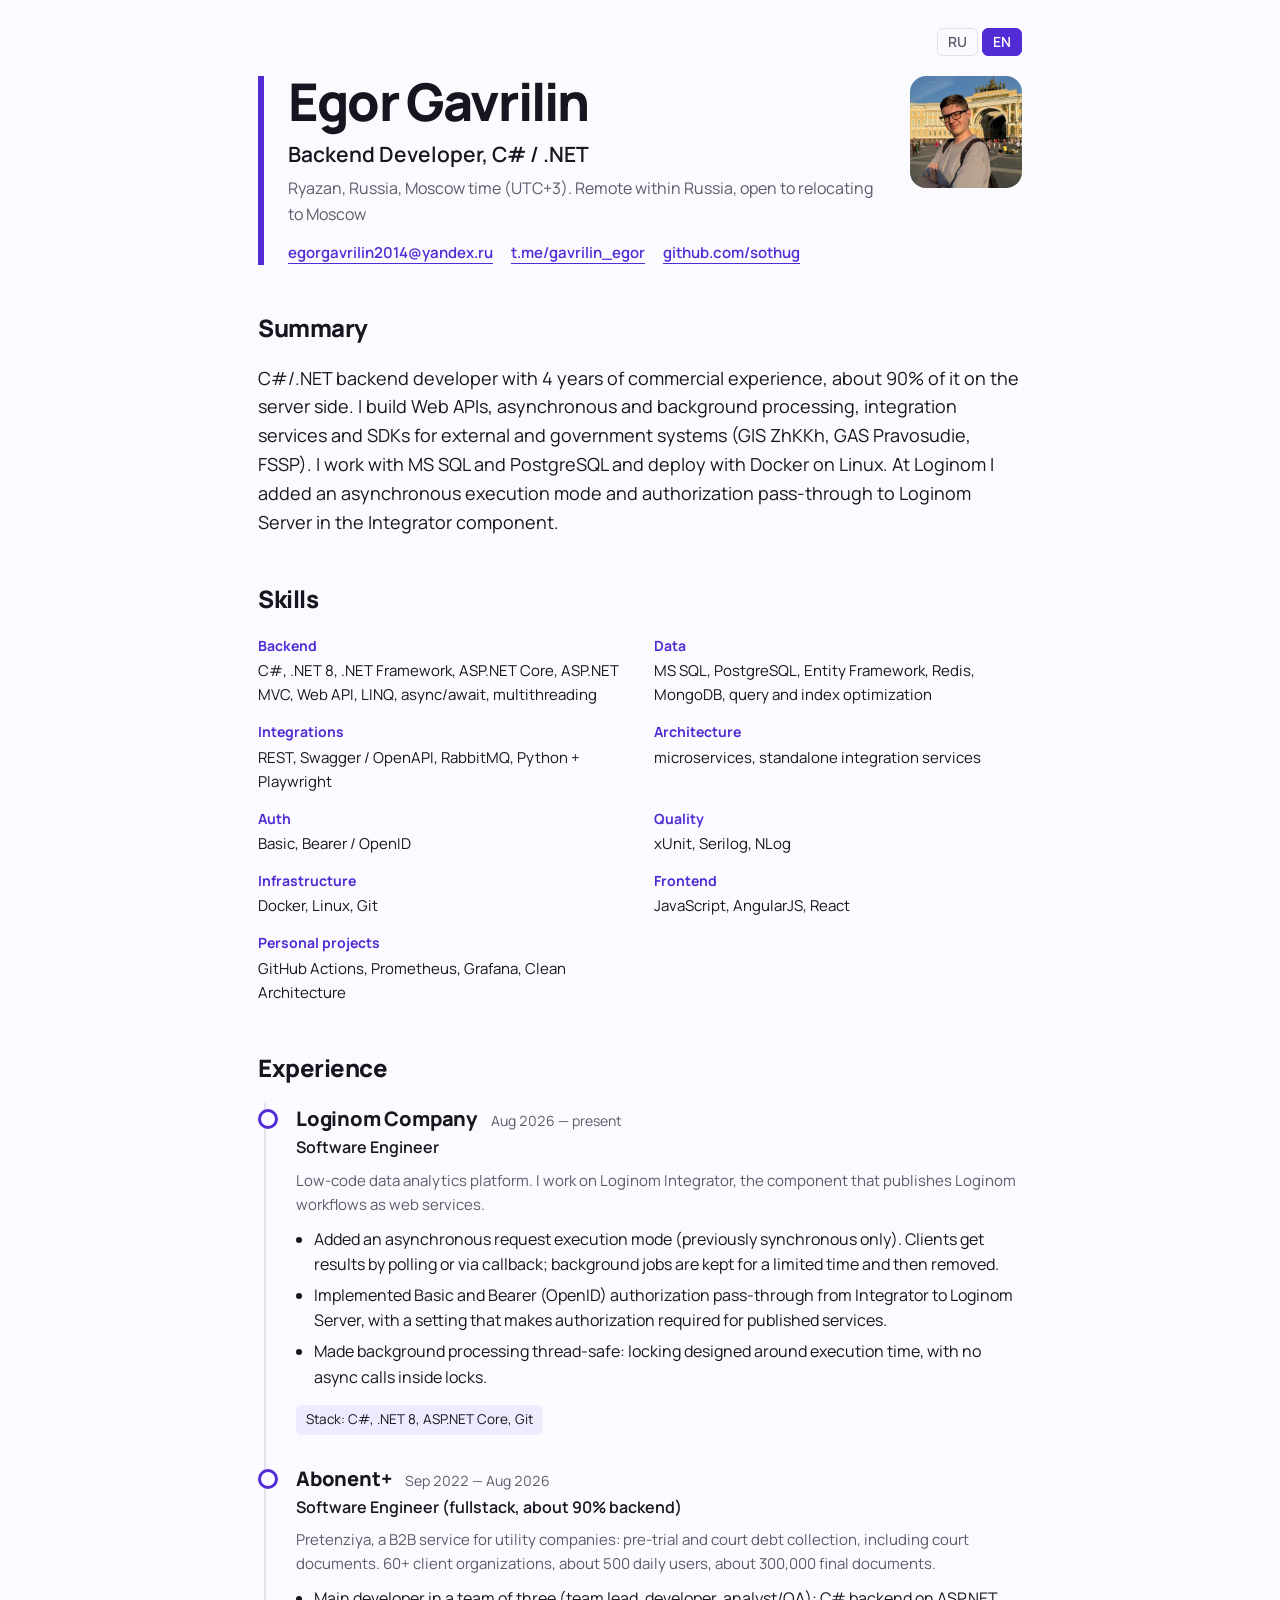
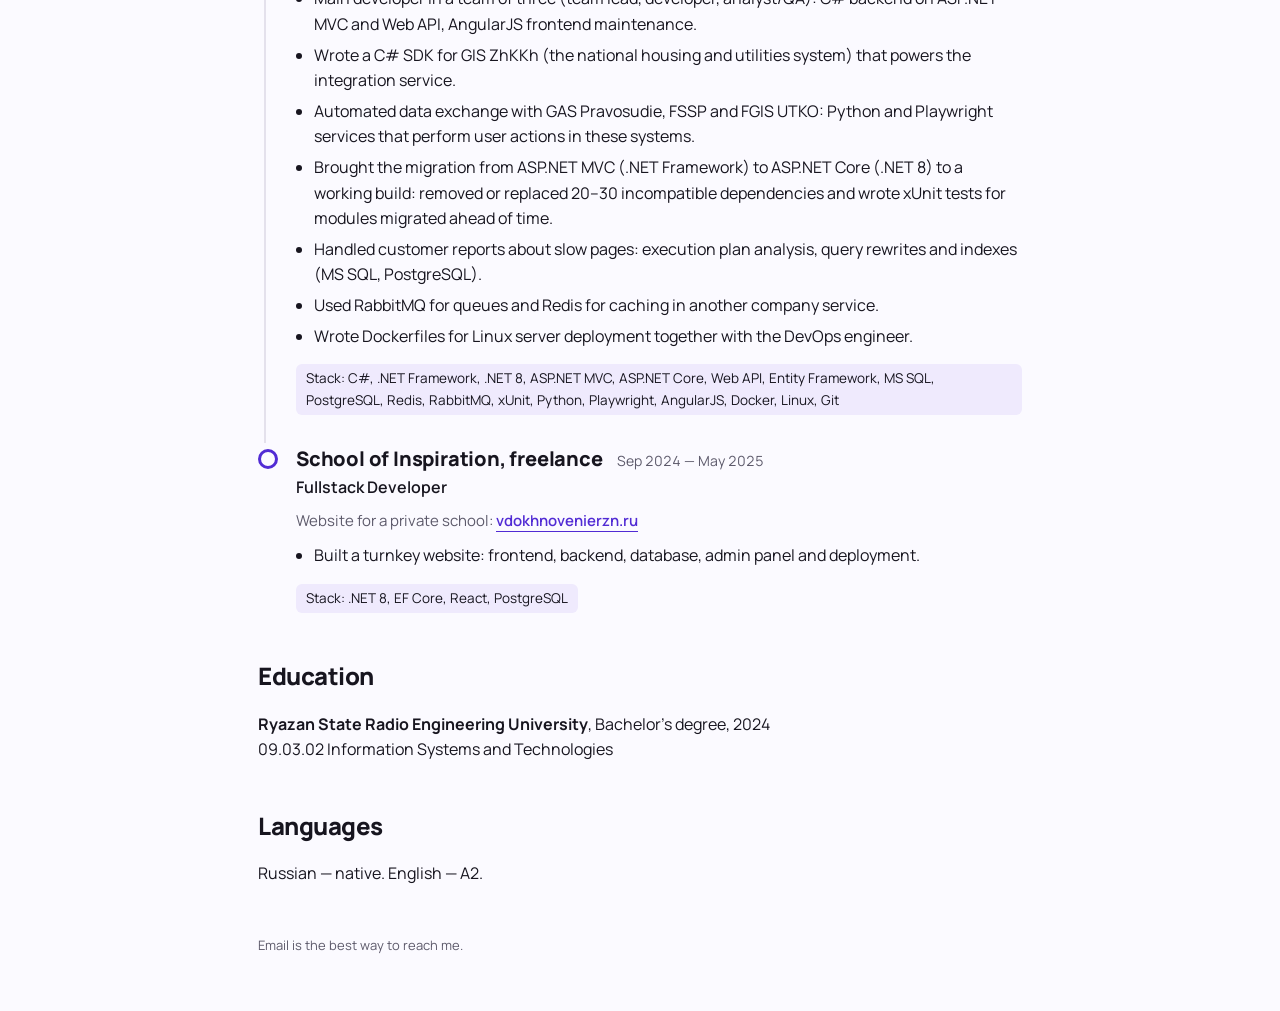
==== commit dba2febf: "add mongodb to en skills" ====
--- a/en/index.html
+++ b/en/index.html
@@ -4,26 +4,52 @@
   <meta charset="utf-8"/>
   <meta name="viewport" content="width=device-width, initial-scale=1"/>
   <title>Egor Gavrilin — Backend Developer C# / .NET</title>
-  <meta name="description" content="C#/.NET backend developer: Web API, integrations, SQL, Docker, Linux. Commercial experience since 2022. Ryazan, Russia, remote."/>
+  <meta name="description" content="C# / .NET backend developer: ASP.NET Core, Web API, integrations, MS SQL, PostgreSQL, Docker. 4 years of commercial experience. Ryazan, Russia, Moscow time, remote."/>
   <link rel="canonical" href="https://sothug.github.io/resume/en/"/>
+  <link rel="alternate" hreflang="ru" href="https://sothug.github.io/resume/"/>
+  <link rel="alternate" hreflang="en" href="https://sothug.github.io/resume/en/"/>
+  <link rel="alternate" hreflang="x-default" href="https://sothug.github.io/resume/"/>
   <meta property="og:title" content="Egor Gavrilin — Backend Developer C# / .NET"/>
-  <meta property="og:description" content="C#/.NET backend developer with 4 years of commercial experience: Loginom, Abonent+, integrations and server-side development."/>
+  <meta property="og:description" content="4 years of commercial C#/.NET development: Loginom Integrator, the Pretenziya service, integrations with government systems."/>
   <meta property="og:type" content="website"/>
   <meta property="og:url" content="https://sothug.github.io/resume/en/"/>
-  <meta name="theme-color" content="#335CFF"/>
-  <link rel="icon" href="data:image/svg+xml,%3Csvg xmlns='http://www.w3.org/2000/svg' viewBox='0 0 64 64'%3E%3Crect width='64' height='64' rx='14' fill='%23335CFF'/%3E%3Ctext x='32' y='43' font-family='Arial,sans-serif' font-size='34' font-weight='800' fill='%23fff' text-anchor='middle'%3EE%3C/text%3E%3C/svg%3E"/>
+  <meta property="og:image" content="https://sothug.github.io/resume/avatar.jpg"/>
+  <meta property="og:locale" content="en_US"/>
+  <meta name="theme-color" content="#512BD4"/>
+  <link rel="icon" href="data:image/svg+xml,%3Csvg xmlns='http://www.w3.org/2000/svg' viewBox='0 0 64 64'%3E%3Crect width='64' height='64' rx='14' fill='%23512BD4'/%3E%3Ctext x='32' y='43' font-family='Arial,sans-serif' font-size='34' font-weight='800' fill='%23fff' text-anchor='middle'%3EE%3C/text%3E%3C/svg%3E"/>
   <link rel="stylesheet" href="../styles.css"/>
 
   <script type="application/ld+json">
   {
-    "@context":"https://schema.org",
-    "@type":"Person",
-    "name":"Гаврилин Егор Юрьевич",
-    "jobTitle":"Backend Developer (C# / .NET)",
-    "address":{"@type":"PostalAddress","addressLocality":"Рязань, Россия"},
-    "email":"mailto:ggfffg747@gmail.com",
-    "url":"https://github.com/sothug",
-    "sameAs":["https://t.me/sothug","https://github.com/sothug","https://vdokhnovenierzn.ru/"]
+    "@context": "https://schema.org",
+    "@type": "Person",
+    "name": "Egor Gavrilin",
+    "jobTitle": "Backend Developer, C# / .NET",
+    "address": {
+      "@type": "PostalAddress",
+      "addressLocality": "Ryazan",
+      "addressCountry": "RU"
+    },
+    "email": "mailto:egorgavrilin2014@yandex.ru",
+    "url": "https://sothug.github.io/resume/en/",
+    "sameAs": [
+      "https://github.com/sothug",
+      "https://t.me/gavrilin_egor"
+    ],
+    "knowsAbout": [
+      "C#",
+      ".NET",
+      "ASP.NET Core",
+      "Web API",
+      "Entity Framework",
+      "MS SQL",
+      "PostgreSQL",
+      "Redis",
+      "MongoDB",
+      "RabbitMQ",
+      "Docker",
+      "Linux"
+    ]
   }
   </script>
 </head>
@@ -54,7 +80,7 @@
     <h2 id="h-skills">Skills</h2>
     <dl>
       <div><dt>Backend</dt><dd>C#, .NET 8, .NET Framework, ASP.NET Core, ASP.NET MVC, Web API, LINQ, async/await, multithreading</dd></div>
-      <div><dt>Data</dt><dd>MS SQL, PostgreSQL, Entity Framework, Redis, query and index optimization</dd></div>
+      <div><dt>Data</dt><dd>MS SQL, PostgreSQL, Entity Framework, Redis, MongoDB, query and index optimization</dd></div>
       <div><dt>Integrations</dt><dd>REST, Swagger / OpenAPI, RabbitMQ, Python + Playwright</dd></div>
       <div><dt>Architecture</dt><dd>microservices, standalone integration services</dd></div>
       <div><dt>Auth</dt><dd>Basic, Bearer / OpenID</dd></div>
@@ -126,7 +152,7 @@
   </section>
   </main>
 
-  <footer class="foot"><p>Updated October 2026. Email is the best way to reach me.</p></footer>
+  <footer class="foot"><p>Email is the best way to reach me.</p></footer>
 </div>
 </body>
-</html>
+</html>
